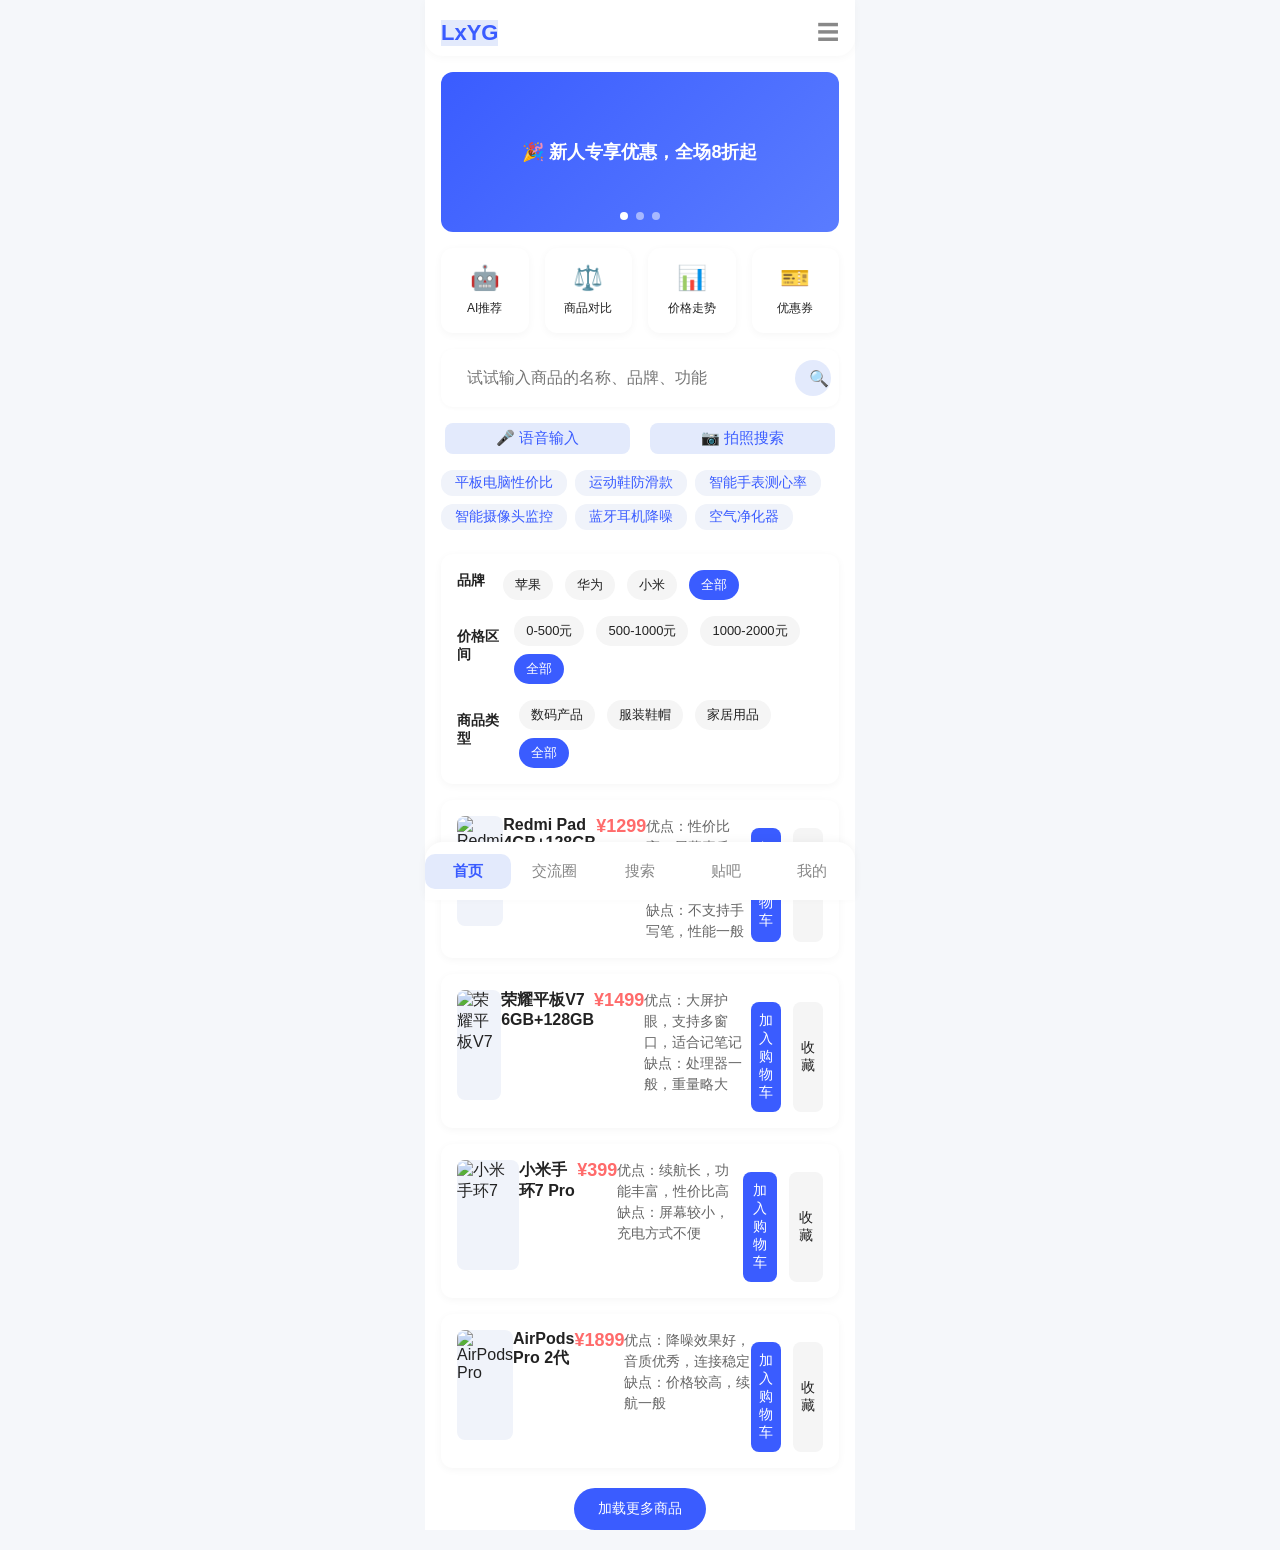
==== lan1/frontend/index.html @ 1bc61ee7 "Add files via upload" ====
<!DOCTYPE html>
<html lang="zh-CN">
<head>
    <meta charset="UTF-8">
    <meta name="viewport" content="width=device-width, initial-scale=1.0">
    <title>蓝心易购</title>
    <link rel="stylesheet" href="css/style.css">
    <style>
        /* 轮播图样式 */
        .banner-section {
            margin: 16px;
            border-radius: 12px;
            overflow: hidden;
            position: relative;
        }
        .banner-container {
            display: flex;
            transition: transform 0.3s ease;
        }
        .banner-item {
            min-width: 100%;
            height: 160px;
            background: linear-gradient(135deg, var(--theme-color), #5a7cff);
            display: flex;
            align-items: center;
            justify-content: center;
            color: #fff;
            font-size: 18px;
            font-weight: bold;
        }
        .banner-dots {
            position: absolute;
            bottom: 12px;
            left: 50%;
            transform: translateX(-50%);
            display: flex;
            gap: 8px;
        }
        .banner-dot {
            width: 8px;
            height: 8px;
            border-radius: 50%;
            background: rgba(255,255,255,0.5);
            cursor: pointer;
        }
        .banner-dot.active {
            background: #fff;
        }
        
        /* 功能入口样式 */
        .feature-grid {
            display: grid;
            grid-template-columns: repeat(4, 1fr);
            gap: 16px;
            margin: 16px;
        }
        .feature-item {
            background: var(--card-bg);
            border-radius: 12px;
            padding: 16px 8px;
            text-align: center;
            box-shadow: 0 2px 8px rgba(0,0,0,0.04);
            cursor: pointer;
            transition: transform 0.2s ease;
        }
        .feature-item:hover {
            transform: translateY(-2px);
        }
        .feature-icon {
            font-size: 24px;
            margin-bottom: 8px;
        }
        .feature-text {
            font-size: 12px;
            color: var(--text-color);
        }
        
        /* 搜索框增强 */
        .search-bar {
            position: relative;
            margin: 16px;
        }
        .search-input {
            width: 100%;
            padding: 12px 50px 12px 16px;
            border: 2px solid var(--theme-color);
            border-radius: 25px;
            font-size: 16px;
            background: var(--card-bg);
            color: var(--text-color);
        }
        .search-btn {
            position: absolute;
            right: 8px;
            top: 50%;
            transform: translateY(-50%);
            background: var(--theme-color);
            color: #fff;
            border: none;
            border-radius: 50%;
            width: 36px;
            height: 36px;
            cursor: pointer;
            font-size: 16px;
        }
        
        /* 快捷入口增强 */
        .quick-entry {
            display: flex;
            gap: 12px;
            margin: 16px;
        }
        .quick-btn {
            flex: 1;
            background: var(--card-bg);
            border: 2px solid var(--theme-color);
            color: var(--theme-color);
            padding: 12px;
            border-radius: 25px;
            font-size: 14px;
            cursor: pointer;
            transition: all 0.3s ease;
        }
        .quick-btn:hover {
            background: var(--theme-color);
            color: #fff;
        }
        
        /* 推荐标签增强 */
        .tags {
            display: flex;
            gap: 8px;
            margin: 16px;
            overflow-x: auto;
            padding-bottom: 8px;
        }
        .tag {
            background: rgba(58, 92, 255, 0.1);
            color: var(--theme-color);
            padding: 6px 12px;
            border-radius: 16px;
            font-size: 13px;
            white-space: nowrap;
            cursor: pointer;
            transition: all 0.3s ease;
        }
        .tag:hover {
            background: var(--theme-color);
            color: #fff;
        }
        
        /* 筛选区块增强 */
        .filter-section {
            margin: 16px;
            background: var(--card-bg);
            border-radius: 12px;
            padding: 16px;
            box-shadow: 0 2px 8px rgba(0,0,0,0.04);
        }
        .filter-group {
            margin-bottom: 16px;
        }
        .filter-group:last-child {
            margin-bottom: 0;
        }
        .filter-label {
            display: block;
            font-size: 14px;
            font-weight: bold;
            color: var(--text-color);
            margin-bottom: 8px;
        }
        .filter-buttons {
            display: flex;
            gap: 8px;
            flex-wrap: wrap;
        }
        .filter-btn {
            background: #f5f5f5;
            color: var(--text-color);
            border: none;
            padding: 6px 12px;
            border-radius: 16px;
            font-size: 13px;
            cursor: pointer;
            transition: all 0.3s ease;
        }
        .filter-btn.active {
            background: var(--theme-color);
            color: #fff;
        }
        .filter-btn:hover {
            background: var(--theme-color);
            color: #fff;
        }
        
        /* 商品卡片增强 */
        .recommend-list {
            margin: 16px;
        }
        .recommend-card {
            background: var(--card-bg);
            border-radius: 12px;
            padding: 16px;
            margin-bottom: 16px;
            box-shadow: 0 2px 8px rgba(0,0,0,0.04);
            cursor: pointer;
            transition: transform 0.2s ease;
        }
        .recommend-card:hover {
            transform: translateY(-2px);
        }
        .card-image {
            width: 100%;
            height: 200px;
            object-fit: cover;
            border-radius: 8px;
            margin-bottom: 12px;
        }
        .card-title {
            font-size: 16px;
            font-weight: bold;
            color: var(--text-color);
            margin-bottom: 8px;
        }
        .card-price {
            font-size: 18px;
            font-weight: bold;
            color: #ff6b6b;
            margin-bottom: 8px;
        }
        .card-desc {
            font-size: 14px;
            color: var(--desc-color);
            line-height: 1.5;
        }
        .card-actions {
            display: flex;
            gap: 12px;
            margin-top: 12px;
        }
        .action-btn {
            flex: 1;
            background: var(--theme-color);
            color: #fff;
            border: none;
            padding: 8px;
            border-radius: 8px;
            font-size: 14px;
            cursor: pointer;
            transition: background 0.3s ease;
        }
        .action-btn:hover {
            background: #5a7cff;
        }
        .action-btn.secondary {
            background: #f5f5f5;
            color: var(--text-color);
        }
        .action-btn.secondary:hover {
            background: #e0e0e0;
        }
        
        /* 加载更多按钮 */
        .load-more {
            text-align: center;
            margin: 20px 16px;
        }
        .load-more-btn {
            background: var(--theme-color);
            color: #fff;
            border: none;
            padding: 12px 24px;
            border-radius: 25px;
            font-size: 14px;
            cursor: pointer;
            transition: background 0.3s ease;
        }
        .load-more-btn:hover {
            background: #5a7cff;
        }
        
        /* 语音识别动画 */
        .voice-animation {
            display: none;
            position: fixed;
            top: 50%;
            left: 50%;
            transform: translate(-50%, -50%);
            background: rgba(0,0,0,0.8);
            color: #fff;
            padding: 20px;
            border-radius: 12px;
            text-align: center;
            z-index: 1000;
        }
        .voice-wave {
            display: flex;
            gap: 4px;
            justify-content: center;
            margin: 16px 0;
        }
        .wave-bar {
            width: 4px;
            background: #fff;
            border-radius: 2px;
            animation: wave 1s infinite;
        }
        .wave-bar:nth-child(2) { animation-delay: 0.1s; }
        .wave-bar:nth-child(3) { animation-delay: 0.2s; }
        .wave-bar:nth-child(4) { animation-delay: 0.3s; }
        .wave-bar:nth-child(5) { animation-delay: 0.4s; }
        
        @keyframes wave {
            0%, 100% { height: 20px; }
            50% { height: 40px; }
        }
        
        .product-img {
            width: 100%;
            aspect-ratio: 1/1;   /* 让图片始终正方形，兼容现代浏览器 */
            object-fit: cover;
            border-radius: 10px 10px 0 0;
            background: #f5f5f5;
            display: block;
        }
        
        .product-list {
            display: flex;
            flex-wrap: wrap;
            gap: 12px;
            justify-content: flex-start;
            padding: 10px;
        }
        
        .product-card {
            width: 46vw;
            max-width: 180px;
            min-width: 130px;
            background: #fff;
            border-radius: 12px;
            box-shadow: 0 2px 8px #eee;
            overflow: hidden;
            margin-bottom: 10px;
            display: flex;
            flex-direction: column; /* 竖向排列 */
            align-items: stretch;
        }
        
        .product-info {
            padding: 10px 8px 8px 8px;
            display: flex;
            flex-direction: column; /* 竖向排列 */
            align-items: flex-start;
        }
        
        .product-title {
            font-size: 15px;
            font-weight: bold;
            margin-bottom: 4px;
            color: #222;
            white-space: nowrap;
            overflow: hidden;
            text-overflow: ellipsis;
        }
        
        .product-price {
            color: #e53935;
            font-size: 15px;
            font-weight: bold;
        }
    </style>
</head>
<body>
    <div class="container">
        <!-- 顶部LOGO和菜单 -->
        <header class="header">
            <div class="logo">
                <img src="../assets/logo.png" alt="蓝心易购LOGO" onerror="this.style.display='none'">
                <span class="brand">LxYG</span>
            </div>
            <div class="menu-icon" onclick="window.location.href='pages/settings.html'">☰</div>
        </header>
        
        <!-- 轮播图 -->
        <div class="banner-section">
            <div class="banner-container" id="bannerContainer">
                <div class="banner-item">🎉 新人专享优惠，全场8折起</div>
                <div class="banner-item">📱 智能设备大促，限时抢购</div>
                <div class="banner-item">🎁 购物满299元，免费包邮</div>
            </div>
            <div class="banner-dots" id="bannerDots">
                <div class="banner-dot active"></div>
                <div class="banner-dot"></div>
                <div class="banner-dot"></div>
            </div>
        </div>
        
        <!-- 功能入口 -->
        <div class="feature-grid">
            <div class="feature-item" onclick="showFeature('ai')">
                <div class="feature-icon">🤖</div>
                <div class="feature-text">AI推荐</div>
            </div>
            <div class="feature-item" onclick="showFeature('compare')">
                <div class="feature-icon">⚖️</div>
                <div class="feature-text">商品对比</div>
            </div>
            <div class="feature-item" onclick="showFeature('history')">
                <div class="feature-icon">📊</div>
                <div class="feature-text">价格走势</div>
            </div>
            <div class="feature-item" onclick="showFeature('coupon')">
                <div class="feature-icon">🎫</div>
                <div class="feature-text">优惠券</div>
            </div>
        </div>
        
        <!-- 搜索框 -->
        <div class="search-bar">
            <input type="text" class="search-input" id="searchInput" placeholder="试试输入商品的名称、品牌、功能" onkeypress="handleSearch(event)">
            <button class="search-btn" onclick="performSearch()">🔍</button>
        </div>
        
        <!-- 快捷入口 -->
        <div class="quick-entry">
            <button class="quick-btn" onclick="startVoiceSearch()">🎤 语音输入</button>
            <button class="quick-btn" onclick="startPhotoSearch()">📷 拍照搜索</button>
        </div>
        
        <!-- 推荐标签 -->
        <div class="tags">
            <span class="tag" onclick="searchByTag('平板电脑性价比')">平板电脑性价比</span>
            <span class="tag" onclick="searchByTag('运动鞋防滑款')">运动鞋防滑款</span>
            <span class="tag" onclick="searchByTag('智能手表测心率')">智能手表测心率</span>
            <span class="tag" onclick="searchByTag('智能摄像头监控')">智能摄像头监控</span>
            <span class="tag" onclick="searchByTag('蓝牙耳机降噪')">蓝牙耳机降噪</span>
            <span class="tag" onclick="searchByTag('空气净化器')">空气净化器</span>
        </div>
        
        <!-- 筛选区块 -->
        <section class="filter-section">
            <div class="filter-group">
                <span class="filter-label">品牌</span>
                <div class="filter-buttons">
                    <button class="filter-btn" onclick="filterByBrand('apple')">苹果</button>
                    <button class="filter-btn" onclick="filterByBrand('huawei')">华为</button>
                    <button class="filter-btn" onclick="filterByBrand('xiaomi')">小米</button>
                    <button class="filter-btn active" onclick="filterByBrand('all')">全部</button>
                </div>
            </div>
            <div class="filter-group">
                <span class="filter-label">价格区间</span>
                <div class="filter-buttons">
                    <button class="filter-btn" onclick="filterByPrice('0-500')">0-500元</button>
                    <button class="filter-btn" onclick="filterByPrice('500-1000')">500-1000元</button>
                    <button class="filter-btn" onclick="filterByPrice('1000-2000')">1000-2000元</button>
                    <button class="filter-btn active" onclick="filterByPrice('all')">全部</button>
                </div>
            </div>
            <div class="filter-group">
                <span class="filter-label">商品类型</span>
                <div class="filter-buttons">
                    <button class="filter-btn" onclick="filterByType('digital')">数码产品</button>
                    <button class="filter-btn" onclick="filterByType('clothing')">服装鞋帽</button>
                    <button class="filter-btn" onclick="filterByType('home')">家居用品</button>
                    <button class="filter-btn active" onclick="filterByType('all')">全部</button>
                </div>
            </div>
        </section>
        
        <!-- 商品推荐卡片列表 -->
        <section class="recommend-list" id="recommendList">
            <div class="recommend-card" onclick="goToDetail(1)">
                <img src="D:/Desktop/lan1/lan1/frontend/assets/images/1.png" alt="Redmi Pad" class="card-image">
                <div class="card-title">Redmi Pad 4GB+128GB</div>
                <div class="card-price">¥1299</div>
                <div class="card-desc">优点：性价比高，屏幕素质好，系统流畅，适合学习娱乐<br>缺点：不支持手写笔，性能一般</div>
                <div class="card-actions">
                    <button class="action-btn" onclick="event.stopPropagation(); addToCart(1)">加入购物车</button>
                    <button class="action-btn secondary" onclick="event.stopPropagation(); addToFavorite(1)">收藏</button>
                </div>
            </div>
            
            <div class="recommend-card" onclick="goToDetail(2)">
                <img src="D:/Desktop/lan1/lan1/frontend/assets/images/2.png" alt="荣耀平板V7" class="card-image">
                <div class="card-title">荣耀平板V7 6GB+128GB</div>
                <div class="card-price">¥1499</div>
                <div class="card-desc">优点：大屏护眼，支持多窗口，适合记笔记<br>缺点：处理器一般，重量略大</div>
                <div class="card-actions">
                    <button class="action-btn" onclick="event.stopPropagation(); addToCart(2)">加入购物车</button>
                    <button class="action-btn secondary" onclick="event.stopPropagation(); addToFavorite(2)">收藏</button>
                </div>
            </div>
            
            <div class="recommend-card" onclick="goToDetail(3)">
                <img src="D:/Desktop/lan1/lan1/frontend/assets/images/3.png" alt="小米手环7" class="card-image">
                <div class="card-title">小米手环7 Pro</div>
                <div class="card-price">¥399</div>
                <div class="card-desc">优点：续航长，功能丰富，性价比高<br>缺点：屏幕较小，充电方式不便</div>
                <div class="card-actions">
                    <button class="action-btn" onclick="event.stopPropagation(); addToCart(3)">加入购物车</button>
                    <button class="action-btn secondary" onclick="event.stopPropagation(); addToFavorite(3)">收藏</button>
                </div>
            </div>
            
            <div class="recommend-card" onclick="goToDetail(4)">
                <img src="D:/Desktop/lan1/lan1/frontend/assets/images/4.png" alt="AirPods Pro" class="card-image">
                <div class="card-title">AirPods Pro 2代</div>
                <div class="card-price">¥1899</div>
                <div class="card-desc">优点：降噪效果好，音质优秀，连接稳定<br>缺点：价格较高，续航一般</div>
                <div class="card-actions">
                    <button class="action-btn" onclick="event.stopPropagation(); addToCart(4)">加入购物车</button>
                    <button class="action-btn secondary" onclick="event.stopPropagation(); addToFavorite(4)">收藏</button>
                </div>
            </div>
        </section>
        
        <!-- 加载更多按钮 -->
        <div class="load-more">
            <button class="load-more-btn" onclick="loadMoreProducts()">加载更多商品</button>
        </div>
        
        <!-- 语音识别动画 -->
        <div class="voice-animation" id="voiceAnimation">
            <div>正在听您说话...</div>
            <div class="voice-wave">
                <div class="wave-bar"></div>
                <div class="wave-bar"></div>
                <div class="wave-bar"></div>
                <div class="wave-bar"></div>
                <div class="wave-bar"></div>
            </div>
            <button onclick="stopVoiceSearch()" style="background: #ff6b6b; color: #fff; border: none; padding: 8px 16px; border-radius: 8px; cursor: pointer;">停止</button>
        </div>
    </div>
    
    <!-- 底部导航栏 -->
    <nav class="tabbar">
        <a href="#" class="active">首页</a>
        <a href="pages/community.html">交流圈</a>
        <a href="pages/search.html">搜索</a>
        <a href="pages/tieba.html">贴吧</a>
        <a href="pages/mine.html">我的</a>
    </nav>
    
    <script>
        // 轮播图功能
        let currentBanner = 0;
        const banners = document.querySelectorAll('.banner-item');
        const dots = document.querySelectorAll('.banner-dot');
        
        function showBanner(index) {
            document.getElementById('bannerContainer').style.transform = `translateX(-${index * 100}%)`;
            dots.forEach((dot, i) => {
                dot.classList.toggle('active', i === index);
            });
        }
        
        function nextBanner() {
            currentBanner = (currentBanner + 1) % banners.length;
            showBanner(currentBanner);
        }
        
        // 自动轮播
        setInterval(nextBanner, 3000);
        
        // 点击圆点切换
        dots.forEach((dot, index) => {
            dot.addEventListener('click', () => {
                currentBanner = index;
                showBanner(currentBanner);
            });
        });
        
        // 搜索功能
        function performSearch() {
            const query = document.getElementById('searchInput').value.trim();
            if (query) {
                window.location.href = `pages/search.html?q=${encodeURIComponent(query)}`;
            }
        }
        
        function handleSearch(event) {
            if (event.key === 'Enter') {
                performSearch();
            }
        }
        
        function searchByTag(tag) {
            window.location.href = `pages/search.html?q=${encodeURIComponent(tag)}`;
        }
        
        // 语音搜索
        function startVoiceSearch() {
            document.getElementById('voiceAnimation').style.display = 'block';
            // 模拟语音识别
            setTimeout(() => {
                const recognizedText = '平板电脑';
                document.getElementById('searchInput').value = recognizedText;
                document.getElementById('voiceAnimation').style.display = 'none';
                performSearch();
            }, 3000);
        }
        
        function stopVoiceSearch() {
            document.getElementById('voiceAnimation').style.display = 'none';
        }
        
        // 拍照搜索
        function startPhotoSearch() {
            const input = document.createElement('input');
            input.type = 'file';
            input.accept = 'image/*';
            input.onchange = function(e) {
                const file = e.target.files[0];
                if (file) {
                    alert('正在识别图片中的商品...');
                    // 模拟图片识别
                    setTimeout(() => {
                        const recognizedProduct = '智能手表';
                        document.getElementById('searchInput').value = recognizedProduct;
                        performSearch();
                    }, 2000);
                }
            };
            input.click();
        }
        
        // 筛选功能
        function filterByBrand(brand) {
            updateFilterButtons(event.target, '.filter-buttons');
            // 这里可以添加实际的筛选逻辑
            console.log('筛选品牌:', brand);
        }
        
        function filterByPrice(price) {
            updateFilterButtons(event.target, '.filter-buttons');
            console.log('筛选价格:', price);
        }
        
        function filterByType(type) {
            updateFilterButtons(event.target, '.filter-buttons');
            console.log('筛选类型:', type);
        }
        
        function updateFilterButtons(clickedBtn, containerSelector) {
            const container = clickedBtn.closest(containerSelector);
            container.querySelectorAll('.filter-btn').forEach(btn => {
                btn.classList.remove('active');
            });
            clickedBtn.classList.add('active');
        }
        
        // 功能入口
        function showFeature(feature) {
            const features = {
                ai: 'AI智能推荐功能正在开发中...',
                compare: '商品对比功能正在开发中...',
                history: '价格走势功能正在开发中...',
                coupon: '优惠券功能正在开发中...'
            };
            alert(features[feature]);
        }
        
        // 商品操作
        function goToDetail(id) {
            window.location.href = `pages/detail.html?idx=${id}`;
        }
        
        function addToCart(id) {
            // 这里可以添加购物车逻辑
            alert('已添加到购物车！');
        }
        
        function addToFavorite(id) {
            // 这里可以添加收藏逻辑
            alert('已添加到收藏！');
        }
        
        // 加载更多商品
        function loadMoreProducts() {
            const recommendList = document.getElementById('recommendList');
            const newProducts = [
                {
                    id: 5,
                    title: '华为MatePad Pro',
                    price: '¥2999',
                    image: 'https://img14.360buyimg.com/n7/jfs/t1/987654/5.jpg',
                    desc: '优点：性能强劲，屏幕优秀，支持手写笔<br>缺点：价格较高，重量较大'
                },
                {
                    id: 6,
                    title: 'Nike Air Zoom跑鞋',
                    price: '¥899',
                    image: 'https://img14.360buyimg.com/n7/jfs/t1/654321/6.jpg',
                    desc: '优点：缓震效果好，舒适度高<br>缺点：价格偏高，不耐磨'
                }
            ];
            
            newProducts.forEach(product => {
                const card = document.createElement('div');
                card.className = 'recommend-card';
                card.onclick = () => goToDetail(product.id);
                card.innerHTML = `
                    <img src="${product.image}" alt="${product.title}" class="card-image">
                    <div class="card-title">${product.title}</div>
                    <div class="card-price">${product.price}</div>
                    <div class="card-desc">${product.desc}</div>
                    <div class="card-actions">
                        <button class="action-btn" onclick="event.stopPropagation(); addToCart(${product.id})">加入购物车</button>
                        <button class="action-btn secondary" onclick="event.stopPropagation(); addToFavorite(${product.id})">收藏</button>
                    </div>
                `;
                recommendList.appendChild(card);
            });
            
            // 隐藏加载更多按钮
            document.querySelector('.load-more').style.display = 'none';
        }
        
        // 页面加载完成后的初始化
        document.addEventListener('DOMContentLoaded', function() {
            // 检查是否有搜索参数
            const urlParams = new URLSearchParams(window.location.search);
            const searchQuery = urlParams.get('q');
            if (searchQuery) {
                document.getElementById('searchInput').value = searchQuery;
            }
        });
    </script>
</body>
</html>
---- lan1/frontend/css/style.css ----
:root {
    --theme-color: #3a5cff;
    --font-size: 16px;
    --bg-color: #f5f7fa;
    --card-bg: #fff;
    --text-color: #222;
    --desc-color: #666;
}
body {
    font-family: 'PingFang SC', 'Microsoft YaHei', Arial, sans-serif;
    background: var(--bg-color);
    margin: 0;
    padding: 0;
    font-size: var(--font-size);
    color: var(--text-color);
}
.dark {
    --bg-color: #181c24;
    --card-bg: #232a36;
    --text-color: #f5f7fa;
    --desc-color: #bdbdbd;
}
.header, .container, .detail-container, .settings-container, #message, #mine {
    background: var(--card-bg) !important;
    color: var(--text-color) !important;
}
.brand, .search-btn, .tabbar a.active, .setting-group button.active, .color-dot {
    color: var(--theme-color) !important;
    background: #e3eafc !important;
}
.setting-group button.active {
    background: var(--theme-color) !important;
    color: #fff !important;
}
.filter-btn.active {
    background: var(--theme-color) !important;
    color: #fff !important;
}
.buy-btn {
    background: var(--theme-color) !important;
}
.container {
    max-width: 430px;
    margin: 0 auto;
    background: #f5f7fa;
    min-height: 100vh;
    position: relative;
}
.header {
    display: flex;
    justify-content: space-between;
    align-items: center;
    padding: 18px 16px 8px 16px;
    background: #fff;
    border-radius: 0 0 18px 18px;
    box-shadow: 0 2px 8px rgba(0,0,0,0.03);
}
.logo {
    display: flex;
    align-items: center;
}
.logo img {
    width: 36px;
    height: 36px;
    border-radius: 50%;
    margin-right: 8px;
    background: #e3eafc;
}
.brand {
    font-size: 22px;
    font-weight: bold;
    color: #3a5cff;
}
.menu-icon {
    font-size: 22px;
    color: #888;
    cursor: pointer;
}
.search-bar {
    display: flex;
    align-items: center;
    margin: 18px 16px 8px 16px;
    background: #fff;
    border-radius: 12px;
    box-shadow: 0 1px 4px rgba(0,0,0,0.03);
    padding: 8px 10px;
}
.search-bar input {
    flex: 1;
    border: none;
    outline: none;
    font-size: 16px;
    background: transparent;
}
.search-btn {
    background: #3a5cff;
    color: #fff;
    border: none;
    border-radius: 8px;
    padding: 6px 14px;
    font-size: 16px;
    margin-left: 8px;
    cursor: pointer;
}
.quick-entry {
    display: flex;
    justify-content: space-around;
    margin: 10px 16px 0 16px;
}
.quick-entry button {
    background: #e3eafc;
    color: #3a5cff;
    border: none;
    border-radius: 8px;
    padding: 6px 18px;
    font-size: 15px;
    margin: 0 4px;
    cursor: pointer;
}
.tags {
    display: flex;
    flex-wrap: wrap;
    gap: 8px;
    margin: 16px 16px 0 16px;
}
.tags span {
    background: #f0f3fa;
    color: #3a5cff;
    border-radius: 12px;
    padding: 4px 14px;
    font-size: 14px;
}
.recommend-list {
    margin: 18px 16px 80px 16px;
}
.recommend-card {
    display: flex;
    background: #fff;
    border-radius: 14px;
    box-shadow: 0 2px 8px rgba(0,0,0,0.04);
    margin-bottom: 16px;
    overflow: hidden;
}
.recommend-card img {
    width: 110px;
    height: 110px;
    object-fit: cover;
    background: #f0f3fa;
}
.recommend-card .info {
    flex: 1;
    padding: 12px 14px 12px 10px;
    display: flex;
    flex-direction: column;
    justify-content: center;
}
.recommend-card .title {
    font-size: 17px;
    font-weight: bold;
    color: #222;
    margin-bottom: 6px;
}
.recommend-card .price {
    color: #e53935;
    font-size: 16px;
    font-weight: bold;
    margin-bottom: 6px;
}
.recommend-card .desc {
    font-size: 14px;
    color: #666;
    line-height: 1.5;
}
.tabbar {
    position: fixed;
    left: 0;
    right: 0;
    bottom: 0;
    height: 58px;
    background: #fff;
    display: flex;
    justify-content: space-around;
    align-items: center;
    box-shadow: 0 -2px 8px rgba(0,0,0,0.04);
    border-radius: 18px 18px 0 0;
    z-index: 10;
    max-width: 430px;
    margin: 0 auto;
}
.tabbar a {
    flex: 1;
    text-align: center;
    color: #888;
    text-decoration: none;
    font-size: 15px;
    padding: 8px 0;
    border-radius: 10px;
    transition: background 0.2s, color 0.2s;
}
.tabbar a.active {
    color: #3a5cff;
    background: #e3eafc;
    font-weight: bold;
}
#app {
    max-width: 400px;
    margin: 40px auto;
    background: #fff;
    border-radius: 16px;
    box-shadow: 0 2px 8px rgba(0,0,0,0.05);
    padding: 32px 16px;
    text-align: center;
}
.detail-container {
    max-width: 430px;
    margin: 0 auto;
    background: #fff;
    border-radius: 18px;
    box-shadow: 0 2px 8px rgba(0,0,0,0.05);
    padding: 24px 16px 80px 16px;
    margin-top: 18px;
}
.detail-img {
    width: 100%;
    max-width: 320px;
    display: block;
    margin: 0 auto 18px auto;
    border-radius: 12px;
    background: #f0f3fa;
}
.detail-title {
    font-size: 20px;
    font-weight: bold;
    color: #222;
    margin-bottom: 8px;
    text-align: center;
}
.detail-price {
    color: #e53935;
    font-size: 18px;
    font-weight: bold;
    margin-bottom: 16px;
    text-align: center;
}
.detail-section {
    margin-bottom: 18px;
}
.detail-section h3 {
    font-size: 16px;
    color: #3a5cff;
    margin-bottom: 8px;
}
.detail-adv, .detail-disadv {
    padding-left: 18px;
    margin: 0 0 6px 0;
    color: #4caf50;
    font-size: 15px;
}
.detail-disadv {
    color: #e53935;
}
.ai-analysis {
    background: #f0f3fa;
    border-radius: 8px;
    padding: 10px 12px;
    color: #333;
    font-size: 15px;
}
.buy-btn {
    width: 100%;
    background: #3a5cff;
    color: #fff;
    border: none;
    border-radius: 10px;
    padding: 12px 0;
    font-size: 18px;
    font-weight: bold;
    margin-top: 18px;
    cursor: pointer;
}
.settings-container {
    max-width: 430px;
    margin: 0 auto;
    background: #fff;
    border-radius: 18px;
    box-shadow: 0 2px 8px rgba(0,0,0,0.05);
    padding: 24px 16px 80px 16px;
    margin-top: 18px;
}
.setting-group {
    margin-bottom: 18px;
    display: flex;
    align-items: center;
    gap: 12px;
}
.setting-group label {
    font-size: 15px;
    color: #333;
    min-width: 70px;
}
.setting-group button {
    background: #e3eafc;
    color: #3a5cff;
    border: none;
    border-radius: 8px;
    padding: 6px 18px;
    font-size: 15px;
    cursor: pointer;
}
.setting-group button.active {
    background: #3a5cff;
    color: #fff;
}
.color-dot {
    display: inline-block;
    width: 22px;
    height: 22px;
    border-radius: 50%;
    margin-right: 6px;
    border: 2px solid #fff;
    box-shadow: 0 1px 4px rgba(0,0,0,0.08);
    cursor: pointer;
}
.filter-section {
    background: #fff;
    border-radius: 14px;
    box-shadow: 0 2px 8px rgba(0,0,0,0.04);
    margin: 18px 16px 0 16px;
    padding: 14px 10px 10px 10px;
}
.filter-group {
    display: flex;
    align-items: center;
    margin-bottom: 10px;
    gap: 8px;
}
.filter-label {
    font-size: 15px;
    color: #333;
    min-width: 38px;
}
.filter-btn {
    background: #f0f3fa;
    color: #3a5cff;
    border: none;
    border-radius: 8px;
    padding: 4px 14px;
    font-size: 14px;
    margin-right: 4px;
    cursor: pointer;
    transition: background 0.2s, color 0.2s;
}
.filter-btn.active {
    background: #3a5cff;
    color: #fff;
}
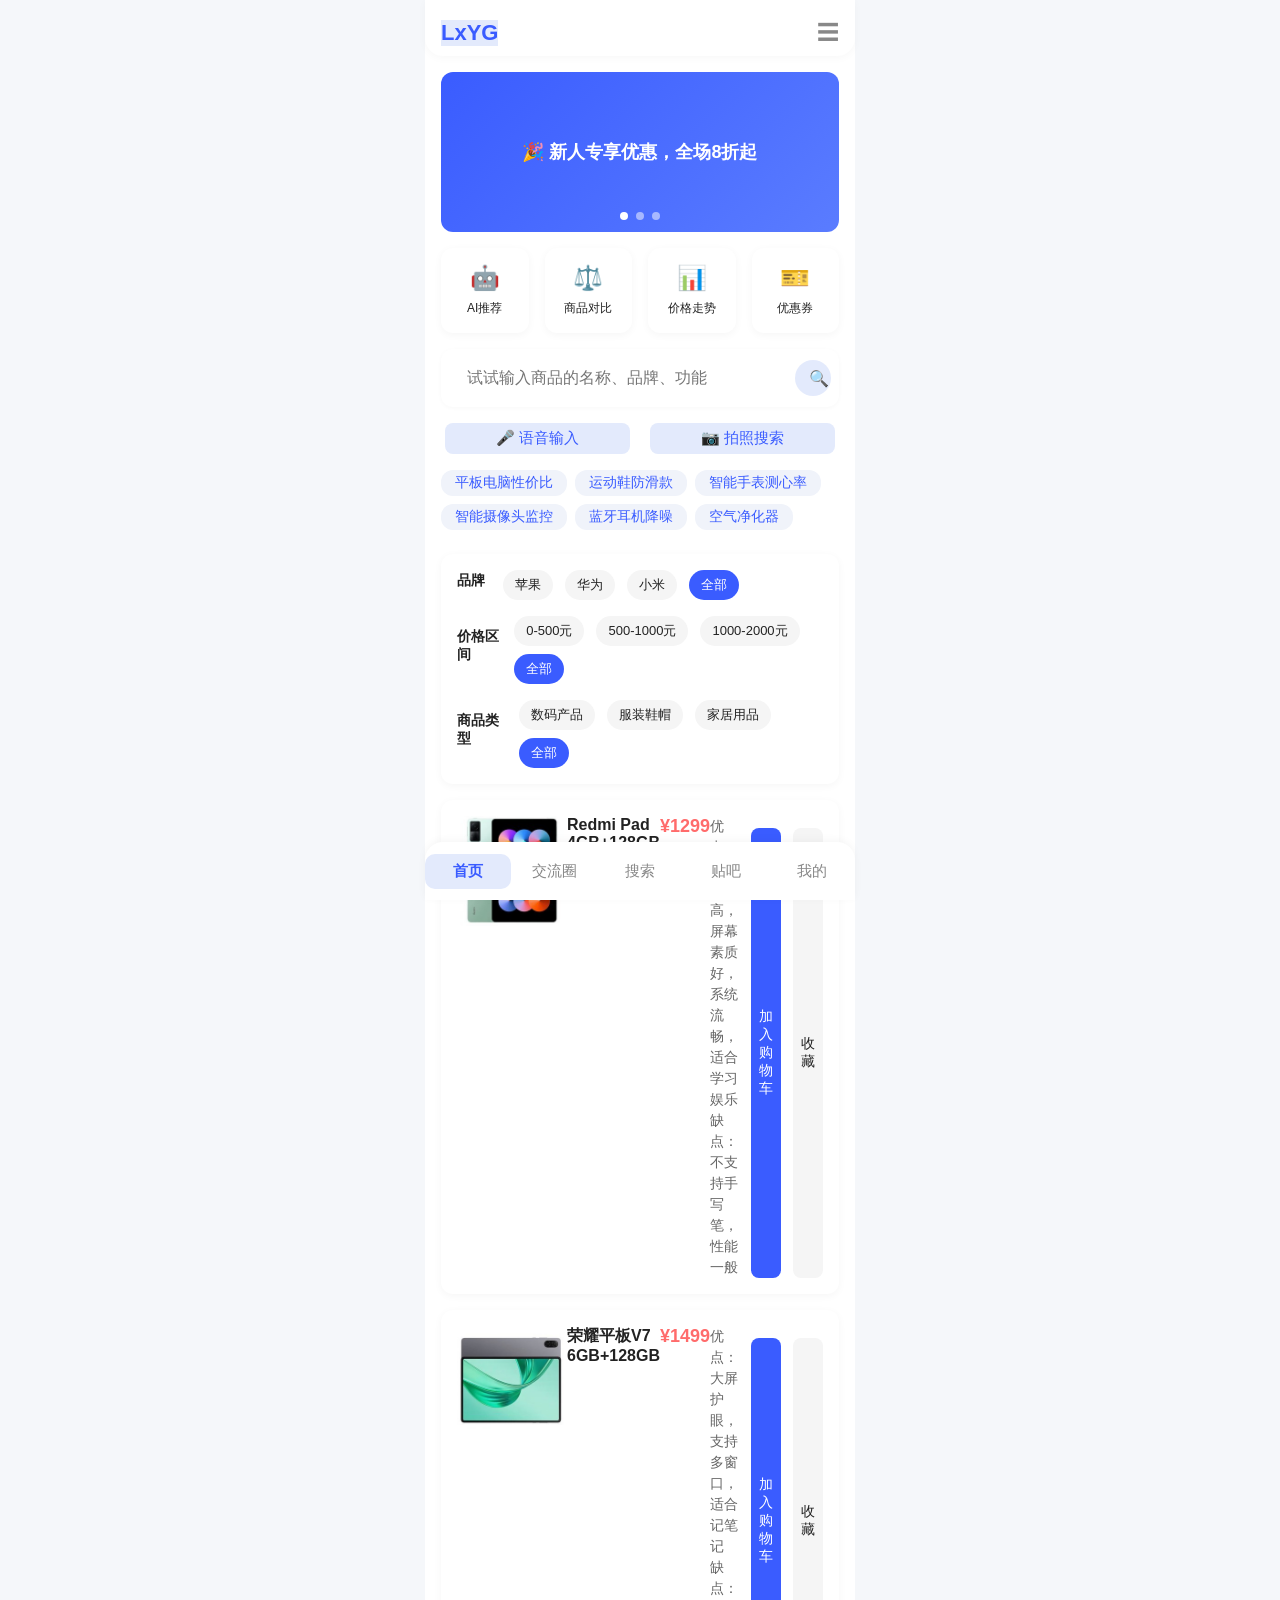
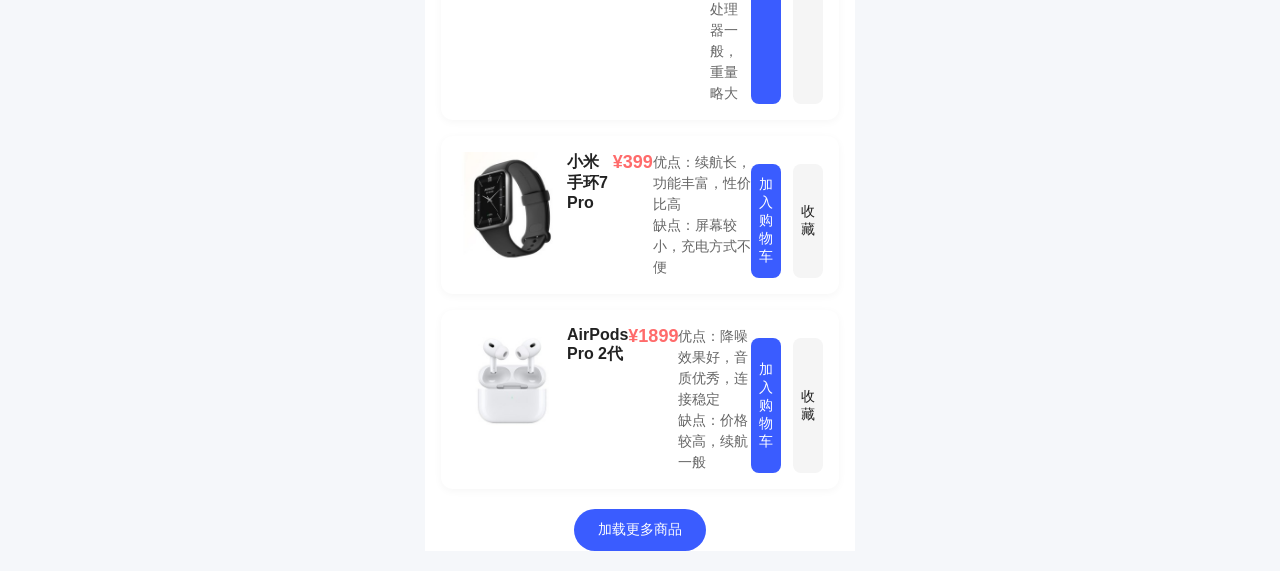
==== commit f197ea17: "修改" ====
--- a/lan1/frontend/index.html
+++ b/lan1/frontend/index.html
@@ -472,7 +472,7 @@
         <!-- 商品推荐卡片列表 -->
         <section class="recommend-list" id="recommendList">
             <div class="recommend-card" onclick="goToDetail(1)">
-                <img src="D:/Desktop/lan1/lan1/frontend/assets/images/1.png" alt="Redmi Pad" class="card-image">
+                <img src="assets/images/1.png" alt="Redmi Pad" class="card-image">
                 <div class="card-title">Redmi Pad 4GB+128GB</div>
                 <div class="card-price">¥1299</div>
                 <div class="card-desc">优点：性价比高，屏幕素质好，系统流畅，适合学习娱乐<br>缺点：不支持手写笔，性能一般</div>
@@ -483,7 +483,7 @@
             </div>
             
             <div class="recommend-card" onclick="goToDetail(2)">
-                <img src="D:/Desktop/lan1/lan1/frontend/assets/images/2.png" alt="荣耀平板V7" class="card-image">
+                <img src="assets/images/2.png" alt="荣耀平板V7" class="card-image">
                 <div class="card-title">荣耀平板V7 6GB+128GB</div>
                 <div class="card-price">¥1499</div>
                 <div class="card-desc">优点：大屏护眼，支持多窗口，适合记笔记<br>缺点：处理器一般，重量略大</div>
@@ -494,7 +494,7 @@
             </div>
             
             <div class="recommend-card" onclick="goToDetail(3)">
-                <img src="D:/Desktop/lan1/lan1/frontend/assets/images/3.png" alt="小米手环7" class="card-image">
+                <img src="assets/images/3.png" alt="小米手环7" class="card-image">
                 <div class="card-title">小米手环7 Pro</div>
                 <div class="card-price">¥399</div>
                 <div class="card-desc">优点：续航长，功能丰富，性价比高<br>缺点：屏幕较小，充电方式不便</div>
@@ -505,7 +505,7 @@
             </div>
             
             <div class="recommend-card" onclick="goToDetail(4)">
-                <img src="D:/Desktop/lan1/lan1/frontend/assets/images/4.png" alt="AirPods Pro" class="card-image">
+                <img src="assets/images/4.png" alt="AirPods Pro" class="card-image">
                 <div class="card-title">AirPods Pro 2代</div>
                 <div class="card-price">¥1899</div>
                 <div class="card-desc">优点：降噪效果好，音质优秀，连接稳定<br>缺点：价格较高，续航一般</div>
